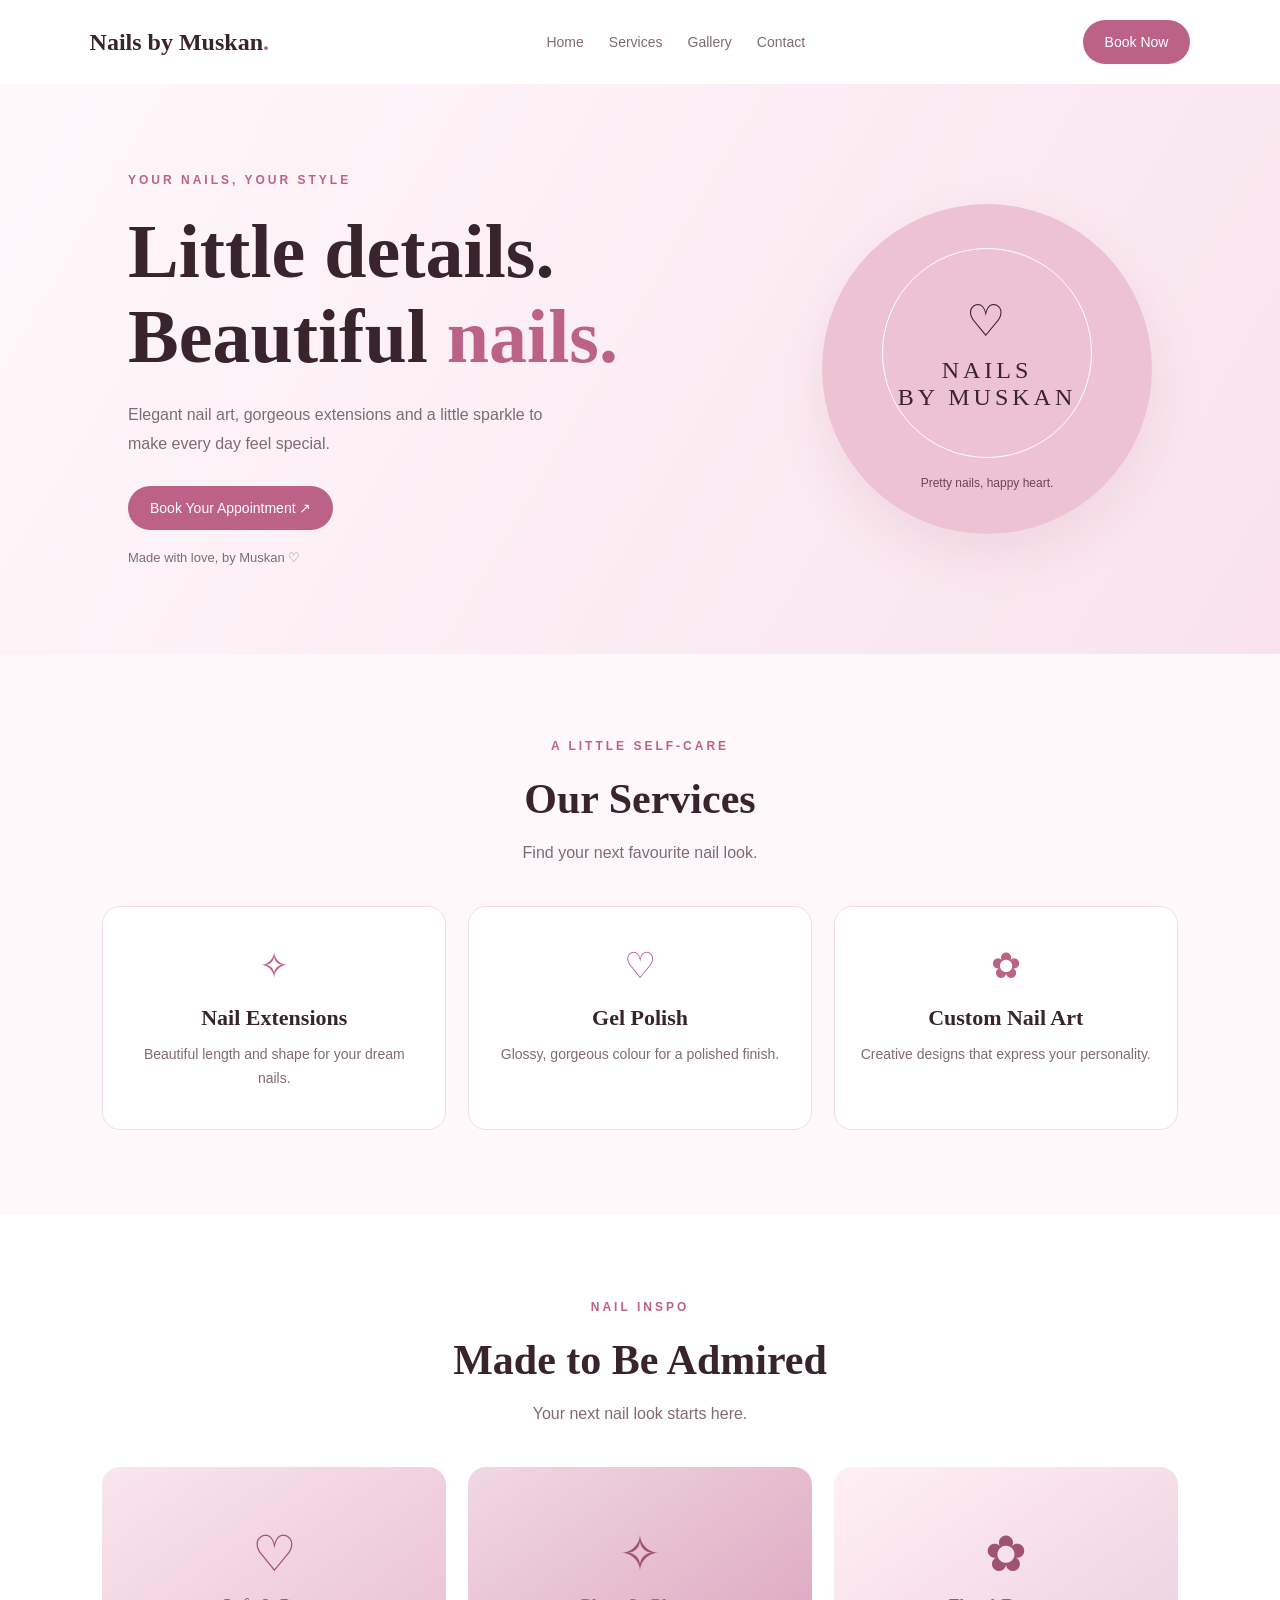
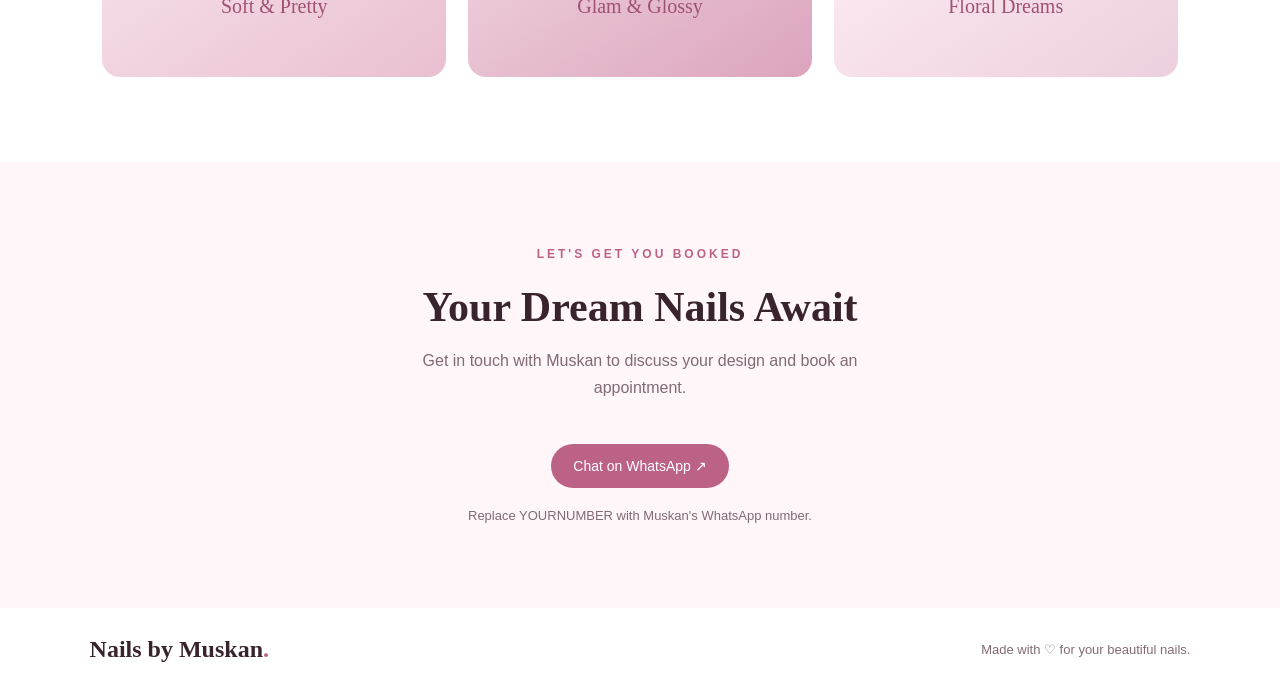
==== index.html @ 1d66c13d "Add Nails by Muskan website" ====
<!DOCTYPE html>
<html lang="en">
<head>
    <meta charset="UTF-8">
    <meta name="viewport" content="width=device-width, initial-scale=1.0">
    <title>Nails by Muskan | Nail Art Studio</title>
    <link rel="stylesheet" href="style.css">
</head>
<body>

    <header class="navbar">
        <a href="#" class="logo">Nails by Muskan<span>.</span></a>

        <nav>
            <a href="#home">Home</a>
            <a href="#services">Services</a>
            <a href="#gallery">Gallery</a>
            <a href="#contact">Contact</a>
        </nav>

        <a href="#contact" class="nav-btn">Book Now</a>
    </header>

    <main>
        <section class="hero" id="home">
            <div class="hero-content">
                <p class="eyebrow">YOUR NAILS, YOUR STYLE</p>
                <h1>Little details.<br>Beautiful <span>nails.</span></h1>
                <p class="hero-text">
                    Elegant nail art, gorgeous extensions and a little
                    sparkle to make every day feel special.
                </p>
                <a href="#contact" class="primary-btn">Book Your Appointment ↗</a>
                <p class="hero-note">Made with love, by Muskan ♡</p>
            </div>

            <div class="hero-art">
                <div class="art-circle">
                    <span>♡</span>
                    NAILS<br>BY MUSKAN
                </div>
                <p>Pretty nails, happy heart.</p>
            </div>
        </section>

        <section class="services section" id="services">
            <p class="eyebrow">A LITTLE SELF-CARE</p>
            <h2>Our Services</h2>
            <p class="section-text">Find your next favourite nail look.</p>

            <div class="service-grid">
                <article class="service-card">
                    <span>✧</span>
                    <h3>Nail Extensions</h3>
                    <p>Beautiful length and shape for your dream nails.</p>
                </article>

                <article class="service-card">
                    <span>♡</span>
                    <h3>Gel Polish</h3>
                    <p>Glossy, gorgeous colour for a polished finish.</p>
                </article>

                <article class="service-card">
                    <span>✿</span>
                    <h3>Custom Nail Art</h3>
                    <p>Creative designs that express your personality.</p>
                </article>
            </div>
        </section>

        <section class="gallery section" id="gallery">
            <p class="eyebrow">NAIL INSPO</p>
            <h2>Made to Be Admired</h2>
            <p class="section-text">
                Your next nail look starts here.
            </p>

            <div class="gallery-grid">
                <div class="gallery-card">♡<p>Soft & Pretty</p></div>
                <div class="gallery-card">✧<p>Glam & Glossy</p></div>
                <div class="gallery-card">✿<p>Floral Dreams</p></div>
            </div>
        </section>

        <section class="contact section" id="contact">
            <p class="eyebrow">LET'S GET YOU BOOKED</p>
            <h2>Your Dream Nails Await</h2>
            <p class="section-text">
                Get in touch with Muskan to discuss your design
                and book an appointment.
            </p>
            <a href="https://wa.me/31618262229"
               class="primary-btn" target="_blank"
               rel="noopener noreferrer">
                Chat on WhatsApp ↗
            </a>
            <p class="hero-note">
                Replace YOURNUMBER with Muskan's WhatsApp number.
            </p>
        </section>
    </main>

    <footer>
        <a href="#home" class="logo">Nails by Muskan<span>.</span></a>
        <p>Made with ♡ for your beautiful nails.</p>
    </footer>

</body>
</html>
---- style.css ----
* {
    margin: 0;
    padding: 0;
    box-sizing: border-box;
    scroll-behavior: smooth;
}

:root {
    --pink: #bd6287;
    --dark: #39242e;
    --light: #fff8fb;
    --muted: #806b75;
}

body {
    font-family: Arial, sans-serif;
    background: var(--light);
    color: var(--dark);
}

a {
    text-decoration: none;
    color: inherit;
}

.navbar {
    min-height: 82px;
    padding: 20px 7%;
    display: flex;
    align-items: center;
    justify-content: space-between;
    gap: 24px;
    background: #fff;
}

.logo {
    font-family: Georgia, serif;
    font-size: 24px;
    font-weight: bold;
    white-space: nowrap;
}

.logo span,
.hero h1 span {
    color: var(--pink);
}

nav {
    display: flex;
    gap: 25px;
}

nav a {
    font-size: 14px;
    color: var(--muted);
}

nav a:hover {
    color: var(--pink);
}

.nav-btn,
.primary-btn {
    display: inline-block;
    background: var(--pink);
    color: white;
    padding: 14px 22px;
    border-radius: 30px;
    font-size: 14px;
    transition: 0.2s;
}

.nav-btn:hover,
.primary-btn:hover {
    background: #994465;
    transform: translateY(-2px);
}

.hero {
    min-height: 570px;
    padding: 80px 10%;
    display: flex;
    align-items: center;
    justify-content: space-between;
    gap: 50px;
    background: linear-gradient(120deg, #fff8fb, #f8e3ec);
}

.hero-content {
    max-width: 530px;
}

.eyebrow {
    color: var(--pink);
    font-size: 12px;
    font-weight: bold;
    letter-spacing: 3px;
    margin-bottom: 22px;
}

.hero h1 {
    font-family: Georgia, serif;
    font-size: clamp(45px, 6vw, 76px);
    line-height: 1.12;
}

.hero-text {
    color: var(--muted);
    font-size: 16px;
    line-height: 1.8;
    max-width: 430px;
    margin: 22px 0 28px;
}

.hero-note {
    color: var(--muted);
    font-size: 13px;
    margin-top: 20px;
}

.hero-art {
    width: 330px;
    height: 330px;
    flex-shrink: 0;
    border-radius: 50%;
    background: #edc3d4;
    display: flex;
    flex-direction: column;
    align-items: center;
    justify-content: center;
    text-align: center;
    box-shadow: 0 20px 50px #b45b7a20;
}

.art-circle {
    width: 210px;
    height: 210px;
    border: 1px solid white;
    border-radius: 50%;
    display: flex;
    flex-direction: column;
    justify-content: center;
    align-items: center;
    font-family: Georgia, serif;
    font-size: 24px;
    letter-spacing: 4px;
}

.art-circle span {
    font-size: 44px;
    margin-bottom: 10px;
}

.hero-art > p {
    margin-top: 18px;
    font-size: 12px;
    color: #704357;
}

.section {
    padding: 85px 8%;
    text-align: center;
}

.section h2 {
    font-family: Georgia, serif;
    font-size: 42px;
}

.section-text {
    color: var(--muted);
    margin: 16px auto 35px;
    line-height: 1.7;
    max-width: 500px;
}

.service-grid,
.gallery-grid {
    display: grid;
    grid-template-columns: repeat(3, minmax(0, 1fr));
    gap: 22px;
    margin-top: 40px;
}

.service-card {
    padding: 38px 24px;
    background: white;
    border: 1px solid #f1dce5;
    border-radius: 18px;
    transition: 0.2s;
}

.service-card:hover {
    transform: translateY(-5px);
    box-shadow: 0 12px 30px #bd628715;
}

.service-card > span {
    color: var(--pink);
    font-size: 36px;
}

.service-card h3 {
    font-family: Georgia, serif;
    font-size: 22px;
    margin: 18px 0 12px;
}

.service-card p {
    color: var(--muted);
    line-height: 1.7;
    font-size: 14px;
}

.gallery {
    background: #fff;
}

.gallery-card {
    min-height: 210px;
    border-radius: 18px;
    background: linear-gradient(145deg, #f9e6ee, #e9bfd1);
    display: flex;
    flex-direction: column;
    align-items: center;
    justify-content: center;
    color: #9f5272;
    font-size: 50px;
}

.gallery-card:nth-child(2) {
    background: linear-gradient(145deg, #f1d8e3, #dca4bd);
}

.gallery-card:nth-child(3) {
    background: linear-gradient(145deg, #fff0f5, #edcfde);
}

.gallery-card p {
    margin-top: 12px;
    font-family: Georgia, serif;
    font-size: 20px;
}

.contact {
    background: #fff6fa;
}

.contact .primary-btn {
    margin-top: 8px;
}

footer {
    background: white;
    padding: 28px 7%;
    display: flex;
    align-items: center;
    justify-content: space-between;
    gap: 20px;
}

footer p {
    color: var(--muted);
    font-size: 13px;
}

@media (max-width: 800px) {
    .navbar {
        flex-wrap: wrap;
        justify-content: center;
    }

    nav {
        width: 100%;
        justify-content: center;
        flex-wrap: wrap;
        gap: 18px;
    }

    .hero {
        flex-direction: column;
        text-align: center;
        padding: 65px 7%;
    }

    .hero-text {
        margin-left: auto;
        margin-right: auto;
    }

    .hero-art {
        width: 270px;
        height: 270px;
    }

    .art-circle {
        width: 175px;
        height: 175px;
        font-size: 19px;
    }

    .service-grid,
    .gallery-grid {
        grid-template-columns: 1fr;
    }

    .section {
        padding: 65px 7%;
    }

    .section h2 {
        font-size: 34px;
    }

    footer {
        flex-direction: column;
        text-align: center;
    }
}
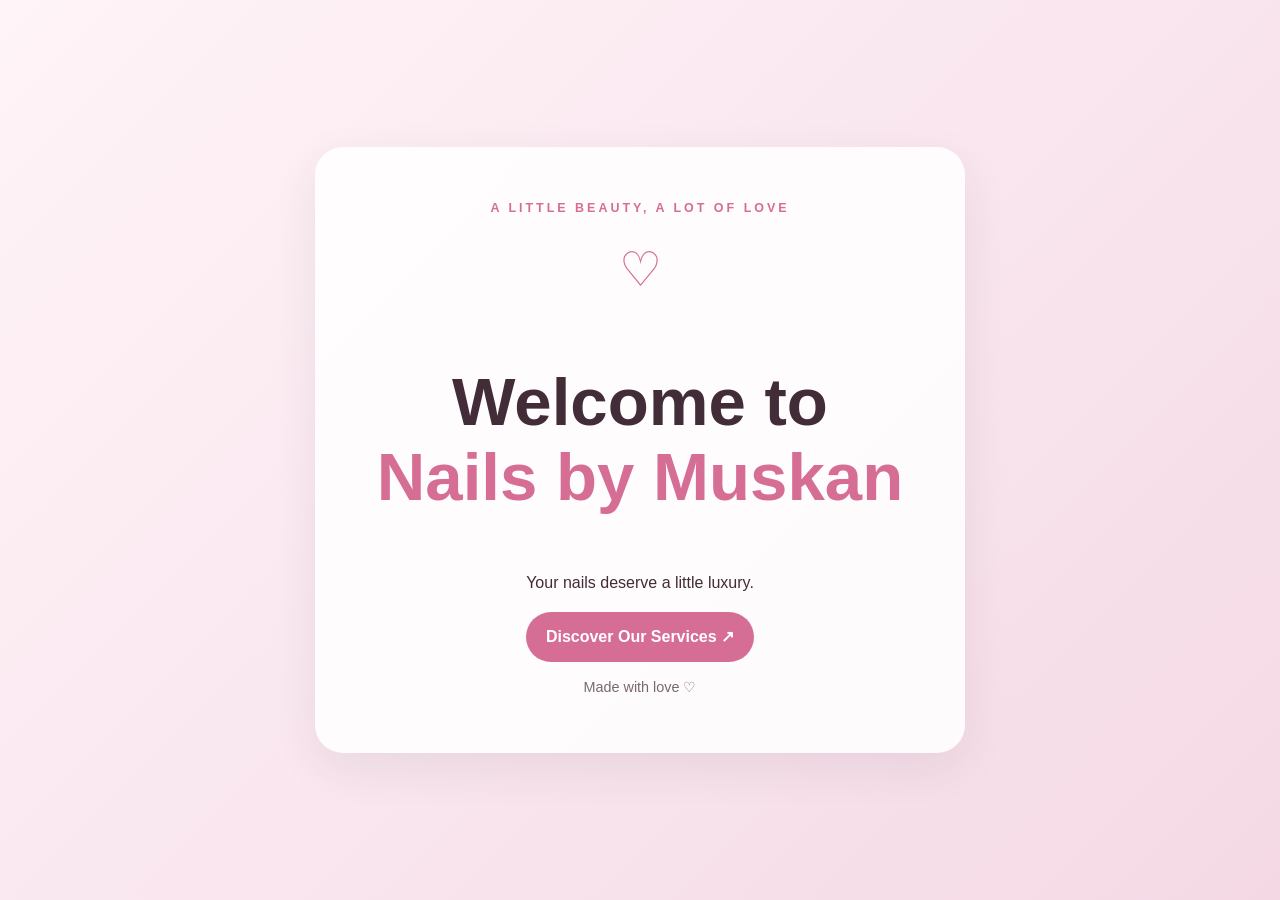
==== commit d2bb77eb: "update Nails by muskan website." ====
--- a/index.html
+++ b/index.html
@@ -1,110 +1,387 @@
+ 
 <!DOCTYPE html>
 <html lang="en">
 <head>
-    <meta charset="UTF-8">
-    <meta name="viewport" content="width=device-width, initial-scale=1.0">
-    <title>Nails by Muskan | Nail Art Studio</title>
-    <link rel="stylesheet" href="style.css">
+<meta charset="UTF-8">
+<meta name="viewport" content="width=device-width, initial-scale=1">
+<title>Nails by Muskan</title>
+<style>
+:root{--pink:#d66d94;--pale:#fff3f7;--dark:#422c37;--muted:#796873}
+*{box-sizing:border-box}
+html{scroll-behavior:smooth;scroll-padding-top:85px}
+body{margin:0;font-family:Arial,sans-serif;color:var(--dark);background:#fffafb;line-height:1.6}
+[hidden]{display:none!important}
+a{color:inherit;text-decoration:none}
+button,input,select,textarea{font:inherit}
+button{cursor:pointer}
+h1,h2,h3,p{overflow-wrap:break-word}
+h1{font-size:clamp(2.3rem,6vw,4.2rem);line-height:1.12}
+h2{font-size:clamp(1.8rem,4vw,2.6rem)}
+.eyebrow{font-size:.78rem;letter-spacing:3px;text-transform:uppercase;color:var(--pink);font-weight:bold}
+.btn{display:inline-block;border:0;border-radius:28px;padding:12px 20px;background:var(--pink);color:white;font-weight:bold}
+.btn:hover{filter:brightness(.94)}
+.welcome{min-height:100vh;display:grid;place-items:center;padding:24px;text-align:center;background:linear-gradient(135deg,#fff4f8,#f4d9e5)}
+.welcome-card{width:min(100%,650px);padding:40px 25px;background:#ffffffdf;border-radius:28px;box-shadow:0 15px 45px #422c3715}
+.welcome-card .heart{font-size:3rem;color:var(--pink)}
+.welcome-card h1 span,.hero h1 span{color:var(--pink)}
+.navbar{position:sticky;top:0;z-index:10;display:flex;align-items:center;justify-content:space-between;gap:16px;padding:15px 5%;background:white;box-shadow:0 2px 14px #422c370d}
+.logo{font-weight:bold;font-size:1.2rem;white-space:nowrap}
+.logo span{color:var(--pink)}
+nav{display:flex;gap:17px;flex-wrap:wrap}
+nav a:hover{color:var(--pink)}
+.menu-toggle{display:none;border:0;background:transparent;font-size:1.5rem;color:var(--dark)}
+section.content{padding:65px 6%;scroll-margin-top:80px}
+.hero{display:grid;grid-template-columns:1.2fr .8fr;gap:35px;align-items:center;background:var(--pale);padding:75px 6%}
+.hero p{max-width:550px}
+.hero-art{min-height:270px;border-radius:48% 48% 42% 42%;display:grid;place-items:center;text-align:center;background:linear-gradient(145deg,#f2c2d5,#fff0f5)}
+.hero-art strong{font-size:1.8rem;line-height:1.3}
+.hero-art .heart{font-size:3rem;color:var(--pink)}
+.section-heading{text-align:center;margin:0 auto 30px;max-width:720px}
+.section-heading>p:not(.eyebrow){color:var(--muted)}
+.price-grid{display:grid;grid-template-columns:repeat(4,minmax(0,1fr));gap:18px}
+.price-card{display:flex;flex-direction:column;align-items:flex-start;padding:22px;border:1px solid #f0dce5;border-radius:18px;background:white;box-shadow:0 7px 22px #422c3708}
+.price-card .symbol{font-size:1.6rem;color:var(--pink)}
+.price-card h3{margin:10px 0 5px;line-height:1.3}
+.price-card p{color:var(--muted);font-size:.94rem;flex:1}
+.price-card strong{font-size:1.2rem;margin:8px 0 15px}
+.price-card .btn{width:100%;text-align:center;padding:10px 8px}
+.booking-area{background:var(--pale)}
+.booking-form{max-width:720px;margin:auto;padding:28px;border-radius:20px;background:white;box-shadow:0 8px 28px #422c370b}
+.booking-form>label{display:block;font-weight:bold;margin:18px 0 7px}
+.booking-form input:not([type=checkbox]),.booking-form select,.booking-form textarea{width:100%;padding:12px;border:1px solid #e6d3dc;border-radius:10px;background:white;color:var(--dark)}
+.booking-form input:focus,.booking-form select:focus,.booking-form textarea:focus{outline:2px solid #e8afc6}
+.service-options{display:grid;grid-template-columns:repeat(2,minmax(0,1fr));gap:10px}
+.service-option{display:flex;align-items:flex-start;gap:9px;padding:12px;border:1px solid #f0dce5;border-radius:10px;background:#fffafd;cursor:pointer}
+.service-option input{accent-color:var(--pink);margin-top:5px;flex-shrink:0}
+.price-summary{margin-top:18px;padding:17px;border-radius:12px;background:#fff0f5}
+.price-summary strong{display:block;font-size:2rem;color:var(--pink)}
+.price-summary p,.small-note{font-size:.9rem;color:var(--muted)}
+.submit-btn{width:100%;margin-top:22px}
+.gallery-grid{display:grid;grid-template-columns:repeat(3,minmax(0,1fr));gap:18px}
+.gallery-item{min-height:180px;display:grid;place-content:center;text-align:center;border-radius:18px;background:linear-gradient(145deg,#f6d3e1,#fff3f7);color:#805267;font-size:1.2rem;padding:15px}
+.gallery-item span{font-size:2rem;color:var(--pink)}
+.center{text-align:center}
+.center p{max-width:680px;margin:10px auto 22px}
+footer{padding:28px 6%;text-align:center;background:var(--dark);color:white}
+footer p{font-size:.9rem;margin-bottom:0}
+@media(max-width:950px){.price-grid{grid-template-columns:repeat(2,minmax(0,1fr))}.navbar{flex-wrap:wrap}}
+@media(max-width:650px){
+.navbar{padding:13px 5%}
+.menu-toggle{display:block}
+nav{display:none;order:4;width:100%;flex-direction:column;gap:10px}
+nav.open{display:flex}
+.nav-book{display:none}
+.hero{grid-template-columns:1fr;padding:50px 5%}
+section.content{padding:50px 5%}
+.price-grid,.service-options,.gallery-grid{grid-template-columns:1fr}
+.booking-form{padding:20px}
+.hero-art{min-height:210px}
+}
+</style>
 </head>
 <body>
 
-    <header class="navbar">
-        <a href="#" class="logo">Nails by Muskan<span>.</span></a>
-
-        <nav>
-            <a href="#home">Home</a>
-            <a href="#services">Services</a>
-            <a href="#gallery">Gallery</a>
-            <a href="#contact">Contact</a>
-        </nav>
-
-        <a href="#contact" class="nav-btn">Book Now</a>
-    </header>
-
-    <main>
-        <section class="hero" id="home">
-            <div class="hero-content">
-                <p class="eyebrow">YOUR NAILS, YOUR STYLE</p>
-                <h1>Little details.<br>Beautiful <span>nails.</span></h1>
-                <p class="hero-text">
-                    Elegant nail art, gorgeous extensions and a little
-                    sparkle to make every day feel special.
-                </p>
-                <a href="#contact" class="primary-btn">Book Your Appointment ↗</a>
-                <p class="hero-note">Made with love, by Muskan ♡</p>
-            </div>
-
-            <div class="hero-art">
-                <div class="art-circle">
-                    <span>♡</span>
-                    NAILS<br>BY MUSKAN
-                </div>
-                <p>Pretty nails, happy heart.</p>
-            </div>
-        </section>
-
-        <section class="services section" id="services">
-            <p class="eyebrow">A LITTLE SELF-CARE</p>
-            <h2>Our Services</h2>
-            <p class="section-text">Find your next favourite nail look.</p>
-
-            <div class="service-grid">
-                <article class="service-card">
-                    <span>✧</span>
-                    <h3>Nail Extensions</h3>
-                    <p>Beautiful length and shape for your dream nails.</p>
-                </article>
-
-                <article class="service-card">
-                    <span>♡</span>
-                    <h3>Gel Polish</h3>
-                    <p>Glossy, gorgeous colour for a polished finish.</p>
-                </article>
-
-                <article class="service-card">
-                    <span>✿</span>
-                    <h3>Custom Nail Art</h3>
-                    <p>Creative designs that express your personality.</p>
-                </article>
-            </div>
-        </section>
-
-        <section class="gallery section" id="gallery">
-            <p class="eyebrow">NAIL INSPO</p>
-            <h2>Made to Be Admired</h2>
-            <p class="section-text">
-                Your next nail look starts here.
-            </p>
-
-            <div class="gallery-grid">
-                <div class="gallery-card">♡<p>Soft & Pretty</p></div>
-                <div class="gallery-card">✧<p>Glam & Glossy</p></div>
-                <div class="gallery-card">✿<p>Floral Dreams</p></div>
-            </div>
-        </section>
-
-        <section class="contact section" id="contact">
-            <p class="eyebrow">LET'S GET YOU BOOKED</p>
-            <h2>Your Dream Nails Await</h2>
-            <p class="section-text">
-                Get in touch with Muskan to discuss your design
-                and book an appointment.
-            </p>
-            <a href="https://wa.me/31618262229"
-               class="primary-btn" target="_blank"
-               rel="noopener noreferrer">
-                Chat on WhatsApp ↗
-            </a>
-            <p class="hero-note">
-                Replace YOURNUMBER with Muskan's WhatsApp number.
-            </p>
-        </section>
-    </main>
-
-    <footer>
-        <a href="#home" class="logo">Nails by Muskan<span>.</span></a>
-        <p>Made with ♡ for your beautiful nails.</p>
-    </footer>
-
+<!-- WELCOME -->
+<section class="welcome" id="welcome">
+  <div class="welcome-card">
+    <p class="eyebrow">A little beauty, a lot of love</p>
+    <div class="heart">♡</div>
+    <h1>Welcome to<br><span>Nails by Muskan</span></h1>
+    <p>Your nails deserve a little luxury.</p>
+    <button class="btn" id="nextButton" type="button">Discover Our Services ↗</button>
+    <p class="small-note">Made with love ♡</p>
+  </div>
+</section>
+
+<!-- MAIN WEBSITE -->
+<div id="mainSite" hidden>
+<header class="navbar">
+  <a class="logo" href="#home">Nails by Muskan<span>.</span></a>
+  <button class="menu-toggle" id="menuToggle" type="button" aria-label="Open menu" aria-expanded="false">☰</button>
+  <nav id="navMenu">
+    <a href="#home">Home</a>
+    <a href="#services">Services</a>
+    <a href="#booking">Book Now</a>
+    <a href="#gallery">Gallery</a>
+    <a href="#about">About</a>
+    <a href="#contact">Contact</a>
+  </nav>
+  <a class="btn nav-book" href="#booking">Book Appointment</a>
+</header>
+
+<main>
+<section class="hero" id="home">
+  <div>
+    <p class="eyebrow">Your nails, your style</p>
+    <h1>Little details.<br>Beautiful <span>nails.</span></h1>
+    <p>Elegant nail designs, gorgeous extensions and a little sparkle to make every day feel special.</p>
+    <a class="btn" href="#services">Explore Services ↗</a>
+  </div>
+  <div class="hero-art">
+    <div><div class="heart">♡</div><strong>NAILS<br>BY MUSKAN</strong><p>Pretty nails, happy heart.</p></div>
+  </div>
+</section>
+
+<section class="content" id="services">
+  <div class="section-heading">
+    <p class="eyebrow">A little self-care</p>
+    <h2>Our Services & Prices</h2>
+    <p>Choose a service below to add it to your booking request.</p>
+  </div>
+  <div class="price-grid">
+    <article class="price-card"><span class="symbol">✧</span><h3>Acrylic Extensions</h3><p>Beautiful length and shape for your dream nails.</p><strong>€45</strong><button class="btn choose-service" type="button" data-service="Acrylic extensions">Choose Service</button></article>
+    <article class="price-card"><span class="symbol">♡</span><h3>Gel Extension</h3><p>Elegant extensions with a glossy finish.</p><strong>€40</strong><button class="btn choose-service" type="button" data-service="Gel extension">Choose Service</button></article>
+    <article class="price-card"><span class="symbol">✿</span><h3>BIAB Overlay</h3><p>A beautiful overlay for a polished nail look.</p><strong>€35</strong><button class="btn choose-service" type="button" data-service="BIAB overlay">Choose Service</button></article>
+    <article class="price-card"><span class="symbol">❀</span><h3>Gel Polish</h3><p>Glossy colour for a neat finish.</p><strong>€25</strong><button class="btn choose-service" type="button" data-service="Gel polish">Choose Service</button></article>
+    <article class="price-card"><span class="symbol">♡</span><h3>French Manicure</h3><p>A timeless and elegant French style.</p><strong>€30</strong><button class="btn choose-service" type="button" data-service="French manicure">Choose Service</button></article>
+    <article class="price-card"><span class="symbol">✧</span><h3>Pedicure with French</h3><p>A fresh pedicure with a French finish.</p><strong>€35</strong><button class="btn choose-service" type="button" data-service="Pedicure with French">Choose Service</button></article>
+    <article class="price-card"><span class="symbol">♡</span><h3>Nail Extension Removal</h3><p>An additional charge when removal is needed.</p><strong>+€10</strong><button class="btn choose-service" type="button" data-service="Nail extension removal">Choose Service</button></article>
+    <article class="price-card"><span class="symbol">✿</span><h3>Custom Press-On Nails</h3><p>Personalised nails designed for your style.</p><strong>Price on consultation</strong><button class="btn choose-service" type="button" data-service="Custom press-on nails">Choose Service</button></article>
+  </div>
+</section>
+
+<section class="content booking-area" id="booking">
+  <div class="section-heading">
+    <p class="eyebrow">Your nail appointment</p>
+    <h2>Request a Booking</h2>
+    <p>Select your services and preferred appointment time. Muskan will confirm availability.</p>
+  </div>
+  <form class="booking-form" id="bookingForm">
+    <label for="customerName">Your name</label>
+    <input id="customerName" type="text" placeholder="Enter your name" required>
+
+    <label for="customerPhone">Your phone number</label>
+    <input id="customerPhone" type="tel" placeholder="Include your country code" required>
+
+    <label>Choose one or more services</label>
+    <div class="service-options" id="serviceOptions">
+      <label class="service-option"><input type="checkbox" value="Acrylic extensions" data-price="45">Acrylic Extensions — €45</label>
+      <label class="service-option"><input type="checkbox" value="Gel extension" data-price="40">Gel Extension — €40</label>
+      <label class="service-option"><input type="checkbox" value="BIAB overlay" data-price="35">BIAB Overlay — €35</label>
+      <label class="service-option"><input type="checkbox" value="Gel polish" data-price="25">Gel Polish — €25</label>
+      <label class="service-option"><input type="checkbox" value="French manicure" data-price="30">French Manicure — €30</label>
+      <label class="service-option"><input type="checkbox" value="Pedicure with French" data-price="35">Pedicure with French — €35</label>
+      <label class="service-option"><input type="checkbox" value="Nail extension removal" data-price="10" data-extra="true">Nail Extension Removal — additional €10</label>
+      <label class="service-option"><input type="checkbox" value="Custom press-on nails" data-price="0" data-consultation="true">Custom Press-On Nails — consultation</label>
+    </div>
+
+    <div class="price-summary" aria-live="polite">
+      <span>Estimated total</span>
+      <strong id="estimatedTotal">€0</strong>
+      <p id="priceNote">Select one or more services.</p>
+    </div>
+
+    <label for="appointmentDate">Preferred date</label>
+    <input id="appointmentDate" type="date" required>
+
+    <label for="appointmentTime">Preferred time</label>
+    <select id="appointmentTime" required>
+      <option value="">Choose a time</option>
+      <option value="10:00">10:00</option>
+      <option value="11:00">11:00</option>
+      <option value="12:00">12:00</option>
+      <option value="13:00">13:00</option>
+      <option value="14:00">14:00</option>
+      <option value="15:00">15:00</option>
+      <option value="16:00">16:00</option>
+    </select>
+
+    <label for="designNotes">Design or other details (optional)</label>
+    <textarea id="designNotes" rows="4" placeholder="Describe your preferred design or any questions..."></textarea>
+
+    <button class="btn submit-btn" type="submit">Send Booking Request on WhatsApp ↗</button>
+    <p class="small-note">Your appointment is not confirmed until Muskan replies. WhatsApp will open with your message ready to send.</p>
+  </form>
+</section>
+
+<section class="content" id="gallery">
+  <div class="section-heading"><p class="eyebrow">Nail inspiration</p><h2>Made to Be Admired</h2><p>Replace these placeholders with Muskan's real nail photos whenever they are ready.</p></div>
+  <div class="gallery-grid">
+    <div class="gallery-item"><span>♡</span>Soft & Pretty</div>
+    <div class="gallery-item"><span>✧</span>Glam & Glossy</div>
+    <div class="gallery-item"><span>✿</span>Floral Dreams</div>
+  </div>
+</section>
+
+<section class="content center" id="about">
+  <p class="eyebrow">The story behind the nails</p>
+  <h2>Beauty in Every Detail</h2>
+  <p>Nails by Muskan is all about beautiful nail designs, personal style and making every appointment feel special. Choose your favourite look and send an appointment request.</p>
+</section>
+
+<section class="content center" id="contact">
+  <p class="eyebrow">Come say hello</p>
+  <h2>Contact & Opening Hours</h2>
+  <p><strong>Opening hours:</strong> Monday - Friday, 10:00–17:00</p>
+  <p><strong>Location:</strong> Leleysatd, Netherlands, 8225 NP</p>
+  <p class="small-note"></p>
+  <p><strong>WhatsApp Business:</strong> +31 6 18262229</p>
+  <a class="btn" href="https://wa.me/31618262229" target="_blank" rel="noopener noreferrer">Chat on WhatsApp ↗</a>
+</section>
+</main>
+
+<footer>
+  <a class="logo" href="#home">Nails by Muskan<span>.</span></a>
+  <p>Made with ♡ for your beautiful nails.</p>
+</footer>
+</div>
+
+<script>
+(() => {
+  "use strict";
+
+  const welcome = document.getElementById("welcome");
+  const mainSite = document.getElementById("mainSite");
+  const nextButton = document.getElementById("nextButton");
+  const menuToggle = document.getElementById("menuToggle");
+  const navMenu = document.getElementById("navMenu");
+  const form = document.getElementById("bookingForm");
+  const dateInput = document.getElementById("appointmentDate");
+  const totalOutput = document.getElementById("estimatedTotal");
+  const priceNote = document.getElementById("priceNote");
+  const serviceOptions = document.getElementById("serviceOptions");
+
+  const checkboxes = Array.from(
+    serviceOptions.querySelectorAll('input[type="checkbox"]')
+  );
+
+  // Open the main website
+  nextButton.addEventListener("click", () => {
+    welcome.hidden = true;
+    mainSite.hidden = false;
+    document.getElementById("home").scrollIntoView({ behavior: "smooth" });
+  });
+
+  // Mobile navigation
+  menuToggle.addEventListener("click", () => {
+    const open = navMenu.classList.toggle("open");
+    menuToggle.textContent = open ? "✕" : "☰";
+    menuToggle.setAttribute("aria-expanded", String(open));
+    menuToggle.setAttribute("aria-label", open ? "Close menu" : "Open menu");
+  });
+
+  navMenu.querySelectorAll("a").forEach(link => {
+    link.addEventListener("click", () => {
+      navMenu.classList.remove("open");
+      menuToggle.textContent = "☰";
+      menuToggle.setAttribute("aria-expanded", "false");
+    });
+  });
+
+  // Price calculator
+  function updatePrice() {
+    const selected = checkboxes.filter(box => box.checked);
+    const total = selected.reduce(
+      (sum, box) => sum + Number(box.dataset.price || 0), 0
+    );
+
+    totalOutput.textContent = "€" + total;
+
+    if (selected.length === 0) {
+      priceNote.textContent = "Select one or more services.";
+      return;
+    }
+
+    const notes = ["Estimated price; Muskan will confirm your booking."];
+
+    if (selected.some(box => box.dataset.extra === "true")) {
+      notes.push("The €10 removal fee is an additional charge.");
+    }
+
+    if (selected.some(box => box.dataset.consultation === "true")) {
+      notes.push("Custom press-on nails are not included in the total.");
+    }
+
+    priceNote.textContent = notes.join(" ");
+  }
+
+  checkboxes.forEach(box => box.addEventListener("change", updatePrice));
+
+  // Service buttons tick the corresponding booking checkbox
+  document.querySelectorAll(".choose-service").forEach(button => {
+    button.addEventListener("click", () => {
+      const match = checkboxes.find(
+        box => box.value === button.dataset.service
+      );
+
+      if (match) {
+        match.checked = true;
+        updatePrice();
+      }
+
+      document.getElementById("booking").scrollIntoView({ behavior: "smooth" });
+    });
+  });
+
+  // Prevent selecting dates in the past
+  function setMinimumDate() {
+    const now = new Date();
+    const localDate = new Date(
+      now.getTime() - now.getTimezoneOffset() * 60000
+    ).toISOString().slice(0, 10);
+    dateInput.min = localDate;
+  }
+  setMinimumDate();
+
+  // Prepare WhatsApp appointment request
+  form.addEventListener("submit", event => {
+    event.preventDefault();
+
+    const selected = checkboxes.filter(box => box.checked);
+
+    if (selected.length === 0) {
+      alert("Please select at least one service.");
+      return;
+    }
+
+    const name = document.getElementById("customerName").value.trim();
+    const phone = document.getElementById("customerPhone").value.trim();
+    const date = dateInput.value;
+    const time = document.getElementById("appointmentTime").value;
+    const details = document.getElementById("designNotes").value.trim();
+
+    const serviceLines = selected.map(box => {
+      if (box.dataset.extra === "true") {
+        return "- " + box.value + " (+€10 additional charge)";
+      }
+      if (box.dataset.consultation === "true") {
+        return "- " + box.value + " (price on consultation)";
+      }
+      return "- " + box.value + " (€" + box.dataset.price + ")";
+    }).join("\n");
+
+    const total = selected.reduce(
+      (sum, box) => sum + Number(box.dataset.price || 0), 0
+    );
+    const consultationSelected = selected.some(
+      box => box.dataset.consultation === "true"
+    );
+
+    const message =
+`Hello Muskan! I'd like to request an appointment.
+
+Name: ${name}
+Phone: ${phone}
+
+Selected services:
+${serviceLines}
+
+Estimated total: €${total}${consultationSelected ? " (custom press-on price not included)" : ""}
+
+Preferred date: ${date}
+Preferred time: ${time}
+Design/details: ${details || "Not specified"}
+
+Please confirm whether this date and time are available. Thank you!`;
+
+    const url = "https://wa.me/31618262229?text=" +
+      encodeURIComponent(message);
+
+    window.open(url, "_blank", "noopener,noreferrer");
+  });
+
+  updatePrice();
+})();
+</script>
 </body>
 </html>
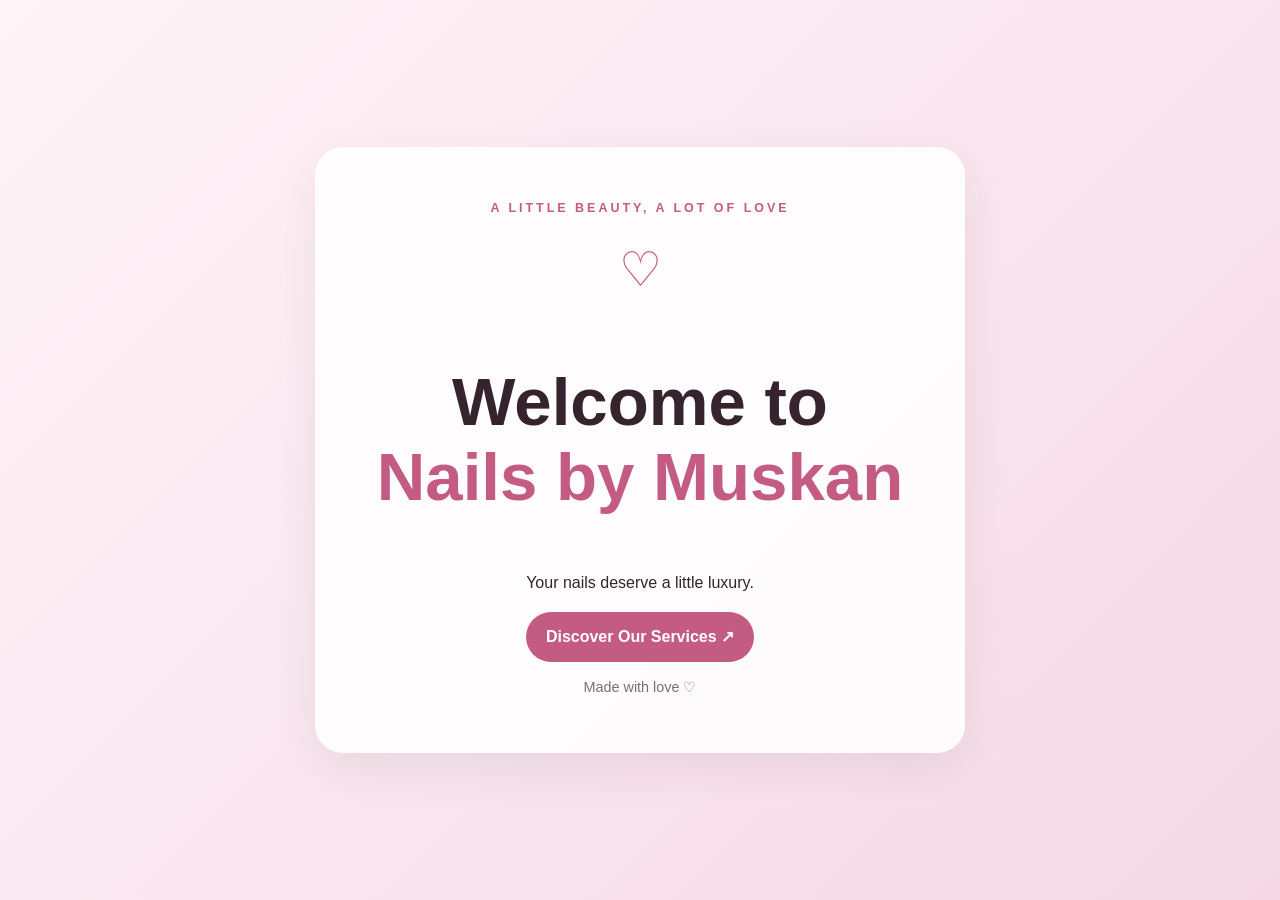
==== commit a12d3cc6: "fix website layout and update artist photo" ====
--- a/index.html
+++ b/index.html
@@ -1,363 +1,748 @@
- 
-<!DOCTYPE html>
+ <!DOCTYPE html>
 <html lang="en">
 <head>
-<meta charset="UTF-8">
-<meta name="viewport" content="width=device-width, initial-scale=1">
-<title>Nails by Muskan</title>
-<style>
-:root{--pink:#d66d94;--pale:#fff3f7;--dark:#422c37;--muted:#796873}
-*{box-sizing:border-box}
-html{scroll-behavior:smooth;scroll-padding-top:85px}
-body{margin:0;font-family:Arial,sans-serif;color:var(--dark);background:#fffafb;line-height:1.6}
-[hidden]{display:none!important}
-a{color:inherit;text-decoration:none}
-button,input,select,textarea{font:inherit}
-button{cursor:pointer}
-h1,h2,h3,p{overflow-wrap:break-word}
-h1{font-size:clamp(2.3rem,6vw,4.2rem);line-height:1.12}
-h2{font-size:clamp(1.8rem,4vw,2.6rem)}
-.eyebrow{font-size:.78rem;letter-spacing:3px;text-transform:uppercase;color:var(--pink);font-weight:bold}
-.btn{display:inline-block;border:0;border-radius:28px;padding:12px 20px;background:var(--pink);color:white;font-weight:bold}
-.btn:hover{filter:brightness(.94)}
-.welcome{min-height:100vh;display:grid;place-items:center;padding:24px;text-align:center;background:linear-gradient(135deg,#fff4f8,#f4d9e5)}
-.welcome-card{width:min(100%,650px);padding:40px 25px;background:#ffffffdf;border-radius:28px;box-shadow:0 15px 45px #422c3715}
-.welcome-card .heart{font-size:3rem;color:var(--pink)}
-.welcome-card h1 span,.hero h1 span{color:var(--pink)}
-.navbar{position:sticky;top:0;z-index:10;display:flex;align-items:center;justify-content:space-between;gap:16px;padding:15px 5%;background:white;box-shadow:0 2px 14px #422c370d}
-.logo{font-weight:bold;font-size:1.2rem;white-space:nowrap}
-.logo span{color:var(--pink)}
-nav{display:flex;gap:17px;flex-wrap:wrap}
-nav a:hover{color:var(--pink)}
-.menu-toggle{display:none;border:0;background:transparent;font-size:1.5rem;color:var(--dark)}
-section.content{padding:65px 6%;scroll-margin-top:80px}
-.hero{display:grid;grid-template-columns:1.2fr .8fr;gap:35px;align-items:center;background:var(--pale);padding:75px 6%}
-.hero p{max-width:550px}
-.hero-art{min-height:270px;border-radius:48% 48% 42% 42%;display:grid;place-items:center;text-align:center;background:linear-gradient(145deg,#f2c2d5,#fff0f5)}
-.hero-art strong{font-size:1.8rem;line-height:1.3}
-.hero-art .heart{font-size:3rem;color:var(--pink)}
-.section-heading{text-align:center;margin:0 auto 30px;max-width:720px}
-.section-heading>p:not(.eyebrow){color:var(--muted)}
-.price-grid{display:grid;grid-template-columns:repeat(4,minmax(0,1fr));gap:18px}
-.price-card{display:flex;flex-direction:column;align-items:flex-start;padding:22px;border:1px solid #f0dce5;border-radius:18px;background:white;box-shadow:0 7px 22px #422c3708}
-.price-card .symbol{font-size:1.6rem;color:var(--pink)}
-.price-card h3{margin:10px 0 5px;line-height:1.3}
-.price-card p{color:var(--muted);font-size:.94rem;flex:1}
-.price-card strong{font-size:1.2rem;margin:8px 0 15px}
-.price-card .btn{width:100%;text-align:center;padding:10px 8px}
-.booking-area{background:var(--pale)}
-.booking-form{max-width:720px;margin:auto;padding:28px;border-radius:20px;background:white;box-shadow:0 8px 28px #422c370b}
-.booking-form>label{display:block;font-weight:bold;margin:18px 0 7px}
-.booking-form input:not([type=checkbox]),.booking-form select,.booking-form textarea{width:100%;padding:12px;border:1px solid #e6d3dc;border-radius:10px;background:white;color:var(--dark)}
-.booking-form input:focus,.booking-form select:focus,.booking-form textarea:focus{outline:2px solid #e8afc6}
-.service-options{display:grid;grid-template-columns:repeat(2,minmax(0,1fr));gap:10px}
-.service-option{display:flex;align-items:flex-start;gap:9px;padding:12px;border:1px solid #f0dce5;border-radius:10px;background:#fffafd;cursor:pointer}
-.service-option input{accent-color:var(--pink);margin-top:5px;flex-shrink:0}
-.price-summary{margin-top:18px;padding:17px;border-radius:12px;background:#fff0f5}
-.price-summary strong{display:block;font-size:2rem;color:var(--pink)}
-.price-summary p,.small-note{font-size:.9rem;color:var(--muted)}
-.submit-btn{width:100%;margin-top:22px}
-.gallery-grid{display:grid;grid-template-columns:repeat(3,minmax(0,1fr));gap:18px}
-.gallery-item{min-height:180px;display:grid;place-content:center;text-align:center;border-radius:18px;background:linear-gradient(145deg,#f6d3e1,#fff3f7);color:#805267;font-size:1.2rem;padding:15px}
-.gallery-item span{font-size:2rem;color:var(--pink)}
-.center{text-align:center}
-.center p{max-width:680px;margin:10px auto 22px}
-footer{padding:28px 6%;text-align:center;background:var(--dark);color:white}
-footer p{font-size:.9rem;margin-bottom:0}
-@media(max-width:950px){.price-grid{grid-template-columns:repeat(2,minmax(0,1fr))}.navbar{flex-wrap:wrap}}
-@media(max-width:650px){
-.navbar{padding:13px 5%}
-.menu-toggle{display:block}
-nav{display:none;order:4;width:100%;flex-direction:column;gap:10px}
-nav.open{display:flex}
-.nav-book{display:none}
-.hero{grid-template-columns:1fr;padding:50px 5%}
-section.content{padding:50px 5%}
-.price-grid,.service-options,.gallery-grid{grid-template-columns:1fr}
-.booking-form{padding:20px}
-.hero-art{min-height:210px}
-}
-</style>
+  <meta charset="UTF-8">
+  <meta name="viewport" content="width=device-width, initial-scale=1">
+  <meta name="theme-color" content="#fff3f7">
+  <title>Nails by Muskan</title>
+  <style>
+    :root {
+      --pink: #c45b83;
+      --pale: #fff3f7;
+      --dark: #35232d;
+      --muted: #806b76;
+      --rose-gold: #b9828f;
+      --cream: #fffaf8;
+      --border: #f0dce5;
+      --shadow: 0 12px 35px rgba(75, 35, 53, 0.08);
+    }
+
+    * { box-sizing: border-box; }
+
+    html {
+      scroll-behavior: smooth;
+      scroll-padding-top: 85px;
+    }
+
+    body {
+      margin: 0;
+      font-family: Arial, sans-serif;
+      color: var(--dark);
+      background: #fffafb;
+      line-height: 1.6;
+    }
+
+    [hidden] { display: none !important; }
+    a { color: inherit; text-decoration: none; }
+    button, input, select, textarea { font: inherit; }
+    button { cursor: pointer; }
+    h1, h2, h3, p { overflow-wrap: break-word; }
+
+    h1 {
+      font-size: clamp(2.3rem, 6vw, 4.2rem);
+      line-height: 1.12;
+    }
+
+    h2 { font-size: clamp(1.8rem, 4vw, 2.6rem); }
+
+    .eyebrow {
+      font-size: .78rem;
+      letter-spacing: 3px;
+      text-transform: uppercase;
+      color: var(--pink);
+      font-weight: bold;
+    }
+
+    .btn {
+      display: inline-block;
+      border: 0;
+      border-radius: 28px;
+      padding: 12px 20px;
+      background: var(--pink);
+      color: white;
+      font-weight: bold;
+      transition: transform .25s ease, box-shadow .25s ease, background-color .25s ease;
+    }
+
+    .btn:hover {
+      transform: translateY(-2px);
+      box-shadow: 0 8px 20px rgba(196, 91, 131, .22);
+      filter: brightness(.94);
+    }
+
+    .welcome {
+      min-height: 100vh;
+      display: grid;
+      place-items: center;
+      padding: 24px;
+      text-align: center;
+      background: linear-gradient(135deg, #fff4f8, #f4d9e5);
+    }
+
+    .welcome-card {
+      width: min(100%, 650px);
+      padding: 40px 25px;
+      background: #ffffffdf;
+      border-radius: 28px;
+      box-shadow: 0 15px 45px #422c3715;
+      animation: welcomeIn .8s ease both;
+    }
+
+    .welcome-card .heart {
+      font-size: 3rem;
+      color: var(--pink);
+    }
+
+    .welcome-card h1 span,
+    .hero h1 span { color: var(--pink); }
+
+    @keyframes welcomeIn {
+      from { opacity: 0; transform: translateY(18px); }
+      to { opacity: 1; transform: translateY(0); }
+    }
+
+    .navbar {
+      position: sticky;
+      top: 0;
+      z-index: 10;
+      display: flex;
+      align-items: center;
+      justify-content: space-between;
+      gap: 16px;
+      padding: 15px 5%;
+      background: white;
+      box-shadow: 0 2px 14px #422c370d;
+    }
+
+    .logo {
+      font-weight: bold;
+      font-size: 1.2rem;
+      white-space: nowrap;
+    }
+
+    .logo span { color: var(--pink); }
+
+    nav {
+      display: flex;
+      gap: 17px;
+      flex-wrap: wrap;
+    }
+
+    nav a { transition: color .2s ease; }
+    nav a:hover { color: var(--pink); }
+
+    .menu-toggle {
+      display: none;
+      border: 0;
+      background: transparent;
+      font-size: 1.5rem;
+      color: var(--dark);
+    }
+
+    section.content {
+      padding: 65px 6%;
+      scroll-margin-top: 80px;
+    }
+
+    .hero {
+      display: grid;
+      grid-template-columns: 1.2fr .8fr;
+      gap: 35px;
+      align-items: center;
+      background: linear-gradient(135deg, #fff3f7 0%, #f9e3ec 55%, #fffaf8 100%);
+      padding: 70px 6%;
+    }
+
+    .hero p { max-width: 550px; }
+
+    .hero-art {
+      min-height: 0;
+      display: block;
+      padding: 10px;
+      background: transparent;
+      box-shadow: none;
+      border-radius: 0;
+      transition: transform .35s ease;
+    }
+
+    .hero-art:hover { transform: translateY(-4px); }
+
+    .photo-frame {
+      position: relative;
+      width: 100%;
+      max-width: 200px;
+      margin: auto;
+      padding: 7px;
+      background: white;
+      border: 1px solid var(--border);
+      border-radius: 110px 110px 20px 20px;
+      box-shadow: 0 15px 35px rgba(75, 35, 53, .13);
+      overflow: hidden;
+    }
+
+    .muskan-photo {
+      display: block;
+      width: 100%;
+      height: 240px;
+      object-fit: cover;
+      object-position: center top;
+      border-radius: 103px 103px 13px 13px;
+      background: #f8e5ed;
+    }
+
+    .photo-caption {
+      padding: 10px 4px 7px;
+      text-align: center;
+    }
+
+    .photo-caption span {
+      color: var(--pink);
+      font-size: .62rem;
+      letter-spacing: 1px;
+    }
+
+    .photo-caption h2 {
+      margin: 5px 0;
+      color: var(--dark);
+      font-family: Georgia, serif;
+      font-size: 1.4rem;
+    }
+
+    .photo-caption p {
+      margin: 0;
+      color: var(--muted);
+      font-size: .8rem;
+    }
+
+    .section-heading {
+      text-align: center;
+      margin: 0 auto 30px;
+      max-width: 720px;
+    }
+
+    .section-heading > p:not(.eyebrow) { color: var(--muted); }
+
+    .price-grid {
+      display: grid;
+      grid-template-columns: repeat(4, minmax(0, 1fr));
+      gap: 18px;
+    }
+
+    .price-card {
+      display: flex;
+      flex-direction: column;
+      align-items: flex-start;
+      padding: 22px;
+      border: 1px solid var(--border);
+      border-radius: 18px;
+      background: white;
+      box-shadow: 0 7px 22px #422c3708;
+      transition: transform .3s ease, box-shadow .3s ease, border-color .3s ease;
+    }
+
+    .price-card:hover {
+      transform: translateY(-6px);
+      box-shadow: var(--shadow);
+      border-color: #e7b6ca;
+    }
+
+    .price-card .symbol { font-size: 1.6rem; color: var(--pink); }
+    .price-card h3 { margin: 10px 0 5px; line-height: 1.3; }
+    .price-card p { color: var(--muted); font-size: .94rem; flex: 1; }
+    .price-card strong { font-size: 1.2rem; margin: 8px 0 15px; }
+    .price-card .btn { width: 100%; text-align: center; padding: 10px 8px; }
+
+    .booking-area { background: var(--pale); }
+
+    .booking-form {
+      max-width: 720px;
+      margin: auto;
+      padding: 28px;
+      border-radius: 20px;
+      background: white;
+      box-shadow: 0 8px 28px #422c370b;
+    }
+
+    .booking-form > label {
+      display: block;
+      font-weight: bold;
+      margin: 18px 0 7px;
+    }
+
+    .booking-form input:not([type="checkbox"]),
+    .booking-form select,
+    .booking-form textarea {
+      width: 100%;
+      padding: 12px;
+      border: 1px solid #e6d3dc;
+      border-radius: 10px;
+      background: white;
+      color: var(--dark);
+    }
+
+    .booking-form input:focus,
+    .booking-form select:focus,
+    .booking-form textarea:focus {
+      outline: 2px solid #e8afc6;
+    }
+
+    .service-options {
+      display: grid;
+      grid-template-columns: repeat(2, minmax(0, 1fr));
+      gap: 10px;
+    }
+
+    .service-option {
+      display: flex;
+      align-items: flex-start;
+      gap: 9px;
+      padding: 12px;
+      border: 1px solid var(--border);
+      border-radius: 10px;
+      background: #fffafd;
+      cursor: pointer;
+    }
+
+    .service-option input {
+      accent-color: var(--pink);
+      margin-top: 5px;
+      flex-shrink: 0;
+    }
+
+    .price-summary {
+      margin-top: 18px;
+      padding: 17px;
+      border-radius: 12px;
+      background: #fff0f5;
+    }
+
+    .price-summary strong {
+      display: block;
+      font-size: 2rem;
+      color: var(--pink);
+    }
+
+    .price-summary p,
+    .small-note {
+      font-size: .9rem;
+      color: var(--muted);
+    }
+
+    .submit-btn { width: 100%; margin-top: 22px; }
+
+    .gallery-grid {
+      display: grid;
+      grid-template-columns: repeat(3, minmax(0, 1fr));
+      gap: 20px;
+    }
+
+    .gallery-item {
+      position: relative;
+      overflow: hidden;
+      min-height: 320px;
+      border-radius: 20px;
+      background: #f8e5ed;
+      box-shadow: 0 8px 24px #422c3712;
+      transition: transform .25s ease;
+    }
+
+    .gallery-item:hover { transform: translateY(-5px); }
+
+    .gallery-item img {
+      display: block;
+      width: 100%;
+      height: 320px;
+      object-fit: cover;
+    }
+
+    .gallery-caption {
+      position: absolute;
+      inset: auto 0 0;
+      padding: 35px 16px 16px;
+      color: white;
+      background: linear-gradient(transparent, #24121edb);
+    }
+
+    .gallery-caption h3 { margin: 0; font-size: 1.15rem; }
+    .gallery-caption p { margin: 3px 0 0; font-size: .9rem; }
+
+    .center {
+      text-align: center;
+      margin: 10px auto 22px;
+    }
+
+    .center > p:not(.eyebrow) {
+      max-width: 680px;
+      margin: 10px auto 22px;
+    }
+
+    .contact-links {
+      display: flex;
+      justify-content: center;
+      gap: 12px;
+      flex-wrap: wrap;
+    }
+
+    footer {
+      padding: 28px 6%;
+      text-align: center;
+      background: var(--dark);
+      color: white;
+    }
+
+    footer p { font-size: .9rem; margin-bottom: 0; }
+
+    @media (max-width: 950px) {
+      .price-grid { grid-template-columns: repeat(2, minmax(0, 1fr)); }
+      .navbar { flex-wrap: wrap; }
+    }
+
+    @media (max-width: 650px) {
+      .navbar { padding: 13px 5%; }
+      .menu-toggle { display: block; }
+      nav {
+        display: none;
+        order: 4;
+        width: 100%;
+        flex-direction: column;
+        gap: 10px;
+      }
+      nav.open { display: flex; }
+      .nav-book { display: none; }
+      .hero { grid-template-columns: 1fr; padding: 50px 5%; }
+      section.content { padding: 50px 5%; }
+      .price-grid, .service-options, .gallery-grid { grid-template-columns: 1fr; }
+      .booking-form { padding: 20px; }
+      .hero-art { min-height: 0; }
+      .photo-frame { max-width: 180px; }
+      .muskan-photo { height: 220px; }
+      .gallery-item, .gallery-item img { min-height: 230px; height: 230px; }
+      .gallery-caption { padding: 28px 10px 10px; }
+      .gallery-caption h3 { font-size: 1rem; }
+    }
+
+    @media (prefers-reduced-motion: reduce) {
+      *, *::before, *::after {
+        scroll-behavior: auto !important;
+        animation-duration: .01ms !important;
+        transition-duration: .01ms !important;
+      }
+    }
+  </style>
 </head>
 <body>
-
-<!-- WELCOME -->
-<section class="welcome" id="welcome">
-  <div class="welcome-card">
-    <p class="eyebrow">A little beauty, a lot of love</p>
-    <div class="heart">♡</div>
-    <h1>Welcome to<br><span>Nails by Muskan</span></h1>
-    <p>Your nails deserve a little luxury.</p>
-    <button class="btn" id="nextButton" type="button">Discover Our Services ↗</button>
-    <p class="small-note">Made with love ♡</p>
+  <!-- WELCOME -->
+  <section class="welcome" id="welcome">
+    <div class="welcome-card">
+      <p class="eyebrow">A little beauty, a lot of love</p>
+      <div class="heart">♡</div>
+      <h1>Welcome to<br><span>Nails by Muskan</span></h1>
+      <p>Your nails deserve a little luxury.</p>
+      <button class="btn" id="nextButton" type="button">Discover Our Services ↗</button>
+      <p class="small-note">Made with love ♡</p>
+    </div>
+  </section>
+
+  <!-- MAIN WEBSITE -->
+  <div id="mainSite" hidden>
+    <header class="navbar">
+      <a class="logo" href="#home">Nails by Muskan<span>.</span></a>
+      <button class="menu-toggle" id="menuToggle" type="button" aria-label="Open menu" aria-expanded="false">☰</button>
+      <nav id="navMenu">
+        <a href="#home">Home</a>
+        <a href="#services">Services</a>
+        <a href="#booking">Book Now</a>
+        <a href="#gallery">Gallery</a>
+        <a href="#about">About</a>
+        <a href="#contact">Contact</a>
+      </nav>
+      <a class="btn nav-book" href="#booking">Book Appointment</a>
+    </header>
+
+    <main>
+      <section class="hero" id="home">
+        <div class="hero-content">
+          <p class="eyebrow">YOUR NAILS, YOUR STYLE</p>
+          <h1>Little details.<br>Beautiful <span>nails.</span></h1>
+          <p class="hero-description">
+            Elegant nail designs, gorgeous extensions and a little
+            sparkle to make every day feel special.
+          </p>
+          <a class="btn" href="#services">Explore Services ↗</a>
+          <p class="hero-note">♡ Created with love by Muskan</p>
+        </div>
+
+        <div class="hero-art">
+          <div class="photo-frame">
+            <img
+              src="muskan.jpg"
+              alt="Muskan, nail artist at Nails by Muskan"
+              class="muskan-photo"
+            >
+            <div class="photo-caption">
+              <span>MEET YOUR NAIL ARTIST</span>
+              <h2>Muskan ♡</h2>
+              <p>Pretty nails, happy heart.</p>
+            </div>
+          </div>
+        </div>
+      </section>
+
+      <section class="content" id="services">
+        <div class="section-heading">
+          <p class="eyebrow">A little self-care</p>
+          <h2>Our Services &amp; Prices</h2>
+          <p>Choose a service below to add it to your booking request.</p>
+        </div>
+        <div class="price-grid">
+          <article class="price-card"><span class="symbol">✧</span><h3>Acrylic Extensions</h3><p>Beautiful length and shape for your dream nails.</p><strong>€45</strong><button class="btn choose-service" type="button" data-service="Acrylic extensions">Choose Service</button></article>
+          <article class="price-card"><span class="symbol">♡</span><h3>Gel Extension</h3><p>Elegant extensions with a glossy finish.</p><strong>€40</strong><button class="btn choose-service" type="button" data-service="Gel extension">Choose Service</button></article>
+          <article class="price-card"><span class="symbol">✿</span><h3>BIAB Overlay</h3><p>A beautiful overlay for a polished nail look.</p><strong>€35</strong><button class="btn choose-service" type="button" data-service="BIAB overlay">Choose Service</button></article>
+          <article class="price-card"><span class="symbol">❀</span><h3>Gel Polish</h3><p>Glossy colour for a neat finish.</p><strong>€25</strong><button class="btn choose-service" type="button" data-service="Gel polish">Choose Service</button></article>
+          <article class="price-card"><span class="symbol">♡</span><h3>French Manicure</h3><p>A timeless and elegant French style.</p><strong>€30</strong><button class="btn choose-service" type="button" data-service="French manicure">Choose Service</button></article>
+          <article class="price-card"><span class="symbol">✧</span><h3>Pedicure with French</h3><p>A fresh pedicure with a French finish.</p><strong>€35</strong><button class="btn choose-service" type="button" data-service="Pedicure with French">Choose Service</button></article>
+          <article class="price-card"><span class="symbol">♡</span><h3>Nail Extension Removal</h3><p>An additional charge when removal is needed.</p><strong>+€10</strong><button class="btn choose-service" type="button" data-service="Nail extension removal">Choose Service</button></article>
+          <article class="price-card"><span class="symbol">✿</span><h3>Custom Press-On Nails</h3><p>Personalised nails designed for your style.</p><strong>Price on consultation</strong><button class="btn choose-service" type="button" data-service="Custom press-on nails">Choose Service</button></article>
+        </div>
+      </section>
+
+      <section class="content booking-area" id="booking">
+        <div class="section-heading">
+          <p class="eyebrow">Your nail appointment</p>
+          <h2>Request a Booking</h2>
+          <p>Select your services and preferred appointment time. Muskan will confirm availability.</p>
+        </div>
+        <form class="booking-form" id="bookingForm">
+          <label for="customerName">Your name</label>
+          <input id="customerName" name="customerName" type="text" placeholder="Enter your name" autocomplete="name" required>
+
+          <label for="customerPhone">Your phone number</label>
+          <input id="customerPhone" name="customerPhone" type="tel" placeholder="Include your country code" autocomplete="tel" required>
+
+          <label>Choose one or more services</label>
+          <div class="service-options" id="serviceOptions">
+            <label class="service-option"><input type="checkbox" value="Acrylic extensions" data-price="45">Acrylic Extensions — €45</label>
+            <label class="service-option"><input type="checkbox" value="Gel extension" data-price="40">Gel Extension — €40</label>
+            <label class="service-option"><input type="checkbox" value="BIAB overlay" data-price="35">BIAB Overlay — €35</label>
+            <label class="service-option"><input type="checkbox" value="Gel polish" data-price="25">Gel Polish — €25</label>
+            <label class="service-option"><input type="checkbox" value="French manicure" data-price="30">French Manicure — €30</label>
+            <label class="service-option"><input type="checkbox" value="Pedicure with French" data-price="35">Pedicure with French — €35</label>
+            <label class="service-option"><input type="checkbox" value="Nail extension removal" data-price="10" data-extra="true">Nail Extension Removal — additional €10</label>
+            <label class="service-option"><input type="checkbox" value="Custom press-on nails" data-price="0" data-consultation="true">Custom Press-On Nails — consultation</label>
+          </div>
+
+          <div class="price-summary" aria-live="polite">
+            <span>Estimated total</span>
+            <strong id="estimatedTotal">€0</strong>
+            <p id="priceNote">Select one or more services.</p>
+          </div>
+
+          <label for="appointmentDate">Preferred date</label>
+          <input id="appointmentDate" name="appointmentDate" type="date" required>
+
+          <label for="appointmentTime">Preferred time</label>
+          <select id="appointmentTime" name="appointmentTime" required>
+            <option value="">Choose a time</option>
+            <option value="10:00">10:00</option>
+            <option value="11:00">11:00</option>
+            <option value="12:00">12:00</option>
+            <option value="13:00">13:00</option>
+            <option value="14:00">14:00</option>
+            <option value="15:00">15:00</option>
+            <option value="16:00">16:00</option>
+          </select>
+
+          <label for="designNotes">Design or other details (optional)</label>
+          <textarea id="designNotes" name="designNotes" rows="4" placeholder="Describe your preferred design or any questions..."></textarea>
+
+          <button class="btn submit-btn" type="submit">Send Booking Request on WhatsApp ↗</button>
+          <p class="small-note">Your appointment is not confirmed until Muskan replies. WhatsApp will open with your message ready to send.</p>
+        </form>
+      </section>
+
+      <section class="content" id="gallery">
+        <div class="section-heading">
+          <p class="eyebrow">Nail inspiration</p>
+          <h2>Made to Be Admired</h2>
+          <p>Discover beautiful nail styles, from timeless elegance to a little sparkle.</p>
+        </div>
+        <div class="gallery-grid">
+          <article class="gallery-item">
+            <img src="https://images.unsplash.com/photo-1604654894610-df63bc536371?auto=format&amp;fit=crop&amp;w=700&amp;q=80" alt="Beautiful manicure" loading="lazy">
+            <div class="gallery-caption"><h3>Soft &amp; Pretty ♡</h3><p>Elegant everyday nails</p></div>
+          </article>
+          <article class="gallery-item">
+            <img src="https://images.unsplash.com/photo-1632345031435-8727f6897d53?auto=format&amp;fit=crop&amp;w=700&amp;q=80" alt="Stylish nail art" loading="lazy">
+            <div class="gallery-caption"><h3>Glam &amp; Glossy ✨</h3><p>Shine on every occasion</p></div>
+          </article>
+          <article class="gallery-item">
+            <img src="https://images.unsplash.com/photo-1610992015732-2449b76344bc?auto=format&amp;fit=crop&amp;w=700&amp;q=80" alt="Nail design inspiration" loading="lazy">
+            <div class="gallery-caption"><h3>Floral Dreams 🌸</h3><p>Pretty details, lovely designs</p></div>
+          </article>
+        </div>
+        <div class="center" style="margin-top:28px;">
+          <a class="btn" href="https://www.instagram.com/nails_by_muskaan_nl/" target="_blank" rel="noopener noreferrer">See More on Instagram ↗</a>
+        </div>
+      </section>
+
+      <section class="content center" id="about">
+        <p class="eyebrow">The story behind the nails</p>
+        <h2>Beauty in Every Detail</h2>
+        <p>Nails by Muskan is all about beautiful nail designs, personal style and making every appointment feel special. Choose your favourite look and send an appointment request.</p>
+      </section>
+
+      <section class="content center" id="contact">
+        <p class="eyebrow">Come say hello</p>
+        <h2>Contact &amp; Opening Hours</h2>
+        <p><strong>Opening hours:</strong> Monday - Friday, 10:00–17:00</p>
+        <p><strong>Location:</strong> Leleysatd, Netherlands, 8225 NP</p>
+        <p><strong>WhatsApp Business:</strong> +31 6 18262229</p>
+        <div class="contact-links">
+          <a class="btn" href="https://wa.me/31618262229" target="_blank" rel="noopener noreferrer">Chat on WhatsApp ↗</a>
+          <a class="btn" href="https://www.instagram.com/nails_by_muskaan_nl/" target="_blank" rel="noopener noreferrer">Follow us on Instagram 📸</a>
+        </div>
+      </section>
+    </main>
+
+    <footer>
+      <a class="logo" href="#home">Nails by Muskan<span>.</span></a>
+      <p>Made with ♡ for your beautiful nails.</p>
+    </footer>
   </div>
-</section>
-
-<!-- MAIN WEBSITE -->
-<div id="mainSite" hidden>
-<header class="navbar">
-  <a class="logo" href="#home">Nails by Muskan<span>.</span></a>
-  <button class="menu-toggle" id="menuToggle" type="button" aria-label="Open menu" aria-expanded="false">☰</button>
-  <nav id="navMenu">
-    <a href="#home">Home</a>
-    <a href="#services">Services</a>
-    <a href="#booking">Book Now</a>
-    <a href="#gallery">Gallery</a>
-    <a href="#about">About</a>
-    <a href="#contact">Contact</a>
-  </nav>
-  <a class="btn nav-book" href="#booking">Book Appointment</a>
-</header>
-
-<main>
-<section class="hero" id="home">
-  <div>
-    <p class="eyebrow">Your nails, your style</p>
-    <h1>Little details.<br>Beautiful <span>nails.</span></h1>
-    <p>Elegant nail designs, gorgeous extensions and a little sparkle to make every day feel special.</p>
-    <a class="btn" href="#services">Explore Services ↗</a>
-  </div>
-  <div class="hero-art">
-    <div><div class="heart">♡</div><strong>NAILS<br>BY MUSKAN</strong><p>Pretty nails, happy heart.</p></div>
-  </div>
-</section>
-
-<section class="content" id="services">
-  <div class="section-heading">
-    <p class="eyebrow">A little self-care</p>
-    <h2>Our Services & Prices</h2>
-    <p>Choose a service below to add it to your booking request.</p>
-  </div>
-  <div class="price-grid">
-    <article class="price-card"><span class="symbol">✧</span><h3>Acrylic Extensions</h3><p>Beautiful length and shape for your dream nails.</p><strong>€45</strong><button class="btn choose-service" type="button" data-service="Acrylic extensions">Choose Service</button></article>
-    <article class="price-card"><span class="symbol">♡</span><h3>Gel Extension</h3><p>Elegant extensions with a glossy finish.</p><strong>€40</strong><button class="btn choose-service" type="button" data-service="Gel extension">Choose Service</button></article>
-    <article class="price-card"><span class="symbol">✿</span><h3>BIAB Overlay</h3><p>A beautiful overlay for a polished nail look.</p><strong>€35</strong><button class="btn choose-service" type="button" data-service="BIAB overlay">Choose Service</button></article>
-    <article class="price-card"><span class="symbol">❀</span><h3>Gel Polish</h3><p>Glossy colour for a neat finish.</p><strong>€25</strong><button class="btn choose-service" type="button" data-service="Gel polish">Choose Service</button></article>
-    <article class="price-card"><span class="symbol">♡</span><h3>French Manicure</h3><p>A timeless and elegant French style.</p><strong>€30</strong><button class="btn choose-service" type="button" data-service="French manicure">Choose Service</button></article>
-    <article class="price-card"><span class="symbol">✧</span><h3>Pedicure with French</h3><p>A fresh pedicure with a French finish.</p><strong>€35</strong><button class="btn choose-service" type="button" data-service="Pedicure with French">Choose Service</button></article>
-    <article class="price-card"><span class="symbol">♡</span><h3>Nail Extension Removal</h3><p>An additional charge when removal is needed.</p><strong>+€10</strong><button class="btn choose-service" type="button" data-service="Nail extension removal">Choose Service</button></article>
-    <article class="price-card"><span class="symbol">✿</span><h3>Custom Press-On Nails</h3><p>Personalised nails designed for your style.</p><strong>Price on consultation</strong><button class="btn choose-service" type="button" data-service="Custom press-on nails">Choose Service</button></article>
-  </div>
-</section>
-
-<section class="content booking-area" id="booking">
-  <div class="section-heading">
-    <p class="eyebrow">Your nail appointment</p>
-    <h2>Request a Booking</h2>
-    <p>Select your services and preferred appointment time. Muskan will confirm availability.</p>
-  </div>
-  <form class="booking-form" id="bookingForm">
-    <label for="customerName">Your name</label>
-    <input id="customerName" type="text" placeholder="Enter your name" required>
-
-    <label for="customerPhone">Your phone number</label>
-    <input id="customerPhone" type="tel" placeholder="Include your country code" required>
-
-    <label>Choose one or more services</label>
-    <div class="service-options" id="serviceOptions">
-      <label class="service-option"><input type="checkbox" value="Acrylic extensions" data-price="45">Acrylic Extensions — €45</label>
-      <label class="service-option"><input type="checkbox" value="Gel extension" data-price="40">Gel Extension — €40</label>
-      <label class="service-option"><input type="checkbox" value="BIAB overlay" data-price="35">BIAB Overlay — €35</label>
-      <label class="service-option"><input type="checkbox" value="Gel polish" data-price="25">Gel Polish — €25</label>
-      <label class="service-option"><input type="checkbox" value="French manicure" data-price="30">French Manicure — €30</label>
-      <label class="service-option"><input type="checkbox" value="Pedicure with French" data-price="35">Pedicure with French — €35</label>
-      <label class="service-option"><input type="checkbox" value="Nail extension removal" data-price="10" data-extra="true">Nail Extension Removal — additional €10</label>
-      <label class="service-option"><input type="checkbox" value="Custom press-on nails" data-price="0" data-consultation="true">Custom Press-On Nails — consultation</label>
-    </div>
-
-    <div class="price-summary" aria-live="polite">
-      <span>Estimated total</span>
-      <strong id="estimatedTotal">€0</strong>
-      <p id="priceNote">Select one or more services.</p>
-    </div>
-
-    <label for="appointmentDate">Preferred date</label>
-    <input id="appointmentDate" type="date" required>
-
-    <label for="appointmentTime">Preferred time</label>
-    <select id="appointmentTime" required>
-      <option value="">Choose a time</option>
-      <option value="10:00">10:00</option>
-      <option value="11:00">11:00</option>
-      <option value="12:00">12:00</option>
-      <option value="13:00">13:00</option>
-      <option value="14:00">14:00</option>
-      <option value="15:00">15:00</option>
-      <option value="16:00">16:00</option>
-    </select>
-
-    <label for="designNotes">Design or other details (optional)</label>
-    <textarea id="designNotes" rows="4" placeholder="Describe your preferred design or any questions..."></textarea>
-
-    <button class="btn submit-btn" type="submit">Send Booking Request on WhatsApp ↗</button>
-    <p class="small-note">Your appointment is not confirmed until Muskan replies. WhatsApp will open with your message ready to send.</p>
-  </form>
-</section>
-
-<section class="content" id="gallery">
-  <div class="section-heading"><p class="eyebrow">Nail inspiration</p><h2>Made to Be Admired</h2><p>Replace these placeholders with Muskan's real nail photos whenever they are ready.</p></div>
-  <div class="gallery-grid">
-    <div class="gallery-item"><span>♡</span>Soft & Pretty</div>
-    <div class="gallery-item"><span>✧</span>Glam & Glossy</div>
-    <div class="gallery-item"><span>✿</span>Floral Dreams</div>
-  </div>
-</section>
-
-<section class="content center" id="about">
-  <p class="eyebrow">The story behind the nails</p>
-  <h2>Beauty in Every Detail</h2>
-  <p>Nails by Muskan is all about beautiful nail designs, personal style and making every appointment feel special. Choose your favourite look and send an appointment request.</p>
-</section>
-
-<section class="content center" id="contact">
-  <p class="eyebrow">Come say hello</p>
-  <h2>Contact & Opening Hours</h2>
-  <p><strong>Opening hours:</strong> Monday - Friday, 10:00–17:00</p>
-  <p><strong>Location:</strong> Leleysatd, Netherlands, 8225 NP</p>
-  <p class="small-note"></p>
-  <p><strong>WhatsApp Business:</strong> +31 6 18262229</p>
-  <a class="btn" href="https://wa.me/31618262229" target="_blank" rel="noopener noreferrer">Chat on WhatsApp ↗</a>
-</section>
-</main>
-
-<footer>
-  <a class="logo" href="#home">Nails by Muskan<span>.</span></a>
-  <p>Made with ♡ for your beautiful nails.</p>
-</footer>
-</div>
-
-<script>
-(() => {
-  "use strict";
-
-  const welcome = document.getElementById("welcome");
-  const mainSite = document.getElementById("mainSite");
-  const nextButton = document.getElementById("nextButton");
-  const menuToggle = document.getElementById("menuToggle");
-  const navMenu = document.getElementById("navMenu");
-  const form = document.getElementById("bookingForm");
-  const dateInput = document.getElementById("appointmentDate");
-  const totalOutput = document.getElementById("estimatedTotal");
-  const priceNote = document.getElementById("priceNote");
-  const serviceOptions = document.getElementById("serviceOptions");
-
-  const checkboxes = Array.from(
-    serviceOptions.querySelectorAll('input[type="checkbox"]')
-  );
-
-  // Open the main website
-  nextButton.addEventListener("click", () => {
-    welcome.hidden = true;
-    mainSite.hidden = false;
-    document.getElementById("home").scrollIntoView({ behavior: "smooth" });
-  });
-
-  // Mobile navigation
-  menuToggle.addEventListener("click", () => {
-    const open = navMenu.classList.toggle("open");
-    menuToggle.textContent = open ? "✕" : "☰";
-    menuToggle.setAttribute("aria-expanded", String(open));
-    menuToggle.setAttribute("aria-label", open ? "Close menu" : "Open menu");
-  });
-
-  navMenu.querySelectorAll("a").forEach(link => {
-    link.addEventListener("click", () => {
-      navMenu.classList.remove("open");
-      menuToggle.textContent = "☰";
-      menuToggle.setAttribute("aria-expanded", "false");
-    });
-  });
-
-  // Price calculator
-  function updatePrice() {
-    const selected = checkboxes.filter(box => box.checked);
-    const total = selected.reduce(
-      (sum, box) => sum + Number(box.dataset.price || 0), 0
-    );
-
-    totalOutput.textContent = "€" + total;
-
-    if (selected.length === 0) {
-      priceNote.textContent = "Select one or more services.";
-      return;
-    }
-
-    const notes = ["Estimated price; Muskan will confirm your booking."];
-
-    if (selected.some(box => box.dataset.extra === "true")) {
-      notes.push("The €10 removal fee is an additional charge.");
-    }
-
-    if (selected.some(box => box.dataset.consultation === "true")) {
-      notes.push("Custom press-on nails are not included in the total.");
-    }
-
-    priceNote.textContent = notes.join(" ");
-  }
-
-  checkboxes.forEach(box => box.addEventListener("change", updatePrice));
-
-  // Service buttons tick the corresponding booking checkbox
-  document.querySelectorAll(".choose-service").forEach(button => {
-    button.addEventListener("click", () => {
-      const match = checkboxes.find(
-        box => box.value === button.dataset.service
+
+  <script>
+    (() => {
+      "use strict";
+
+      const welcome = document.getElementById("welcome");
+      const mainSite = document.getElementById("mainSite");
+      const nextButton = document.getElementById("nextButton");
+      const menuToggle = document.getElementById("menuToggle");
+      const navMenu = document.getElementById("navMenu");
+      const form = document.getElementById("bookingForm");
+      const dateInput = document.getElementById("appointmentDate");
+      const totalOutput = document.getElementById("estimatedTotal");
+      const priceNote = document.getElementById("priceNote");
+      const serviceOptions = document.getElementById("serviceOptions");
+      const checkboxes = Array.from(
+        serviceOptions.querySelectorAll('input[type="checkbox"]')
       );
 
-      if (match) {
-        match.checked = true;
-        updatePrice();
+      // Open the main website
+      nextButton.addEventListener("click", () => {
+        welcome.hidden = true;
+        mainSite.hidden = false;
+        document.getElementById("home").scrollIntoView({ behavior: "smooth" });
+      });
+
+      // Mobile navigation
+      menuToggle.addEventListener("click", () => {
+        const open = navMenu.classList.toggle("open");
+        menuToggle.textContent = open ? "✕" : "☰";
+        menuToggle.setAttribute("aria-expanded", String(open));
+        menuToggle.setAttribute("aria-label", open ? "Close menu" : "Open menu");
+      });
+
+      navMenu.querySelectorAll("a").forEach(link => {
+        link.addEventListener("click", () => {
+          navMenu.classList.remove("open");
+          menuToggle.textContent = "☰";
+          menuToggle.setAttribute("aria-expanded", "false");
+        });
+      });
+
+      // Price calculator
+      function updatePrice() {
+        const selected = checkboxes.filter(box => box.checked);
+        const total = selected.reduce(
+          (sum, box) => sum + Number(box.dataset.price || 0), 0
+        );
+
+        totalOutput.textContent = "€" + total;
+
+        if (selected.length === 0) {
+          priceNote.textContent = "Select one or more services.";
+          return;
+        }
+
+        const notes = ["Estimated price; Muskan will confirm your booking."];
+
+        if (selected.some(box => box.dataset.extra === "true")) {
+          notes.push("The €10 removal fee is an additional charge.");
+        }
+
+        if (selected.some(box => box.dataset.consultation === "true")) {
+          notes.push("Custom press-on nails are not included in the total.");
+        }
+
+        priceNote.textContent = notes.join(" ");
       }
 
-      document.getElementById("booking").scrollIntoView({ behavior: "smooth" });
-    });
-  });
-
-  // Prevent selecting dates in the past
-  function setMinimumDate() {
-    const now = new Date();
-    const localDate = new Date(
-      now.getTime() - now.getTimezoneOffset() * 60000
-    ).toISOString().slice(0, 10);
-    dateInput.min = localDate;
-  }
-  setMinimumDate();
-
-  // Prepare WhatsApp appointment request
-  form.addEventListener("submit", event => {
-    event.preventDefault();
-
-    const selected = checkboxes.filter(box => box.checked);
-
-    if (selected.length === 0) {
-      alert("Please select at least one service.");
-      return;
-    }
-
-    const name = document.getElementById("customerName").value.trim();
-    const phone = document.getElementById("customerPhone").value.trim();
-    const date = dateInput.value;
-    const time = document.getElementById("appointmentTime").value;
-    const details = document.getElementById("designNotes").value.trim();
-
-    const serviceLines = selected.map(box => {
-      if (box.dataset.extra === "true") {
-        return "- " + box.value + " (+€10 additional charge)";
+      checkboxes.forEach(box => box.addEventListener("change", updatePrice));
+
+      // Service buttons tick the corresponding booking checkbox
+      document.querySelectorAll(".choose-service").forEach(button => {
+        button.addEventListener("click", () => {
+          const match = checkboxes.find(
+            box => box.value === button.dataset.service
+          );
+
+          if (match) {
+            match.checked = true;
+            updatePrice();
+          }
+
+          document.getElementById("booking").scrollIntoView({ behavior: "smooth" });
+        });
+      });
+
+      // Prevent selecting dates in the past
+      function setMinimumDate() {
+        const now = new Date();
+        const localDate = new Date(
+          now.getTime() - now.getTimezoneOffset() * 60000
+        ).toISOString().slice(0, 10);
+        dateInput.min = localDate;
       }
-      if (box.dataset.consultation === "true") {
-        return "- " + box.value + " (price on consultation)";
-      }
-      return "- " + box.value + " (€" + box.dataset.price + ")";
-    }).join("\n");
-
-    const total = selected.reduce(
-      (sum, box) => sum + Number(box.dataset.price || 0), 0
-    );
-    const consultationSelected = selected.some(
-      box => box.dataset.consultation === "true"
-    );
-
-    const message =
+
+      setMinimumDate();
+
+      // Prepare WhatsApp appointment request
+      form.addEventListener("submit", event => {
+        event.preventDefault();
+
+        const selected = checkboxes.filter(box => box.checked);
+
+        if (selected.length === 0) {
+          alert("Please select at least one service.");
+          return;
+        }
+
+        const name = document.getElementById("customerName").value.trim();
+        const phone = document.getElementById("customerPhone").value.trim();
+        const date = dateInput.value;
+        const time = document.getElementById("appointmentTime").value;
+        const details = document.getElementById("designNotes").value.trim();
+
+        const serviceLines = selected.map(box => {
+          if (box.dataset.extra === "true") {
+            return "- " + box.value + " (+€10 additional charge)";
+          }
+          if (box.dataset.consultation === "true") {
+            return "- " + box.value + " (price on consultation)";
+          }
+          return "- " + box.value + " (€" + box.dataset.price + ")";
+        }).join("\n");
+
+        const total = selected.reduce(
+          (sum, box) => sum + Number(box.dataset.price || 0), 0
+        );
+
+        const consultationSelected = selected.some(
+          box => box.dataset.consultation === "true"
+        );
+
+        const message =
 `Hello Muskan! I'd like to request an appointment.
 
 Name: ${name}
@@ -374,14 +759,12 @@
 
 Please confirm whether this date and time are available. Thank you!`;
 
-    const url = "https://wa.me/31618262229?text=" +
-      encodeURIComponent(message);
-
-    window.open(url, "_blank", "noopener,noreferrer");
-  });
-
-  updatePrice();
-})();
-</script>
+        const url = "https://wa.me/31618262229?text=" + encodeURIComponent(message);
+        window.open(url, "_blank", "noopener,noreferrer");
+      });
+
+      updatePrice();
+    })();
+  </script>
 </body>
-</html>+</html>
